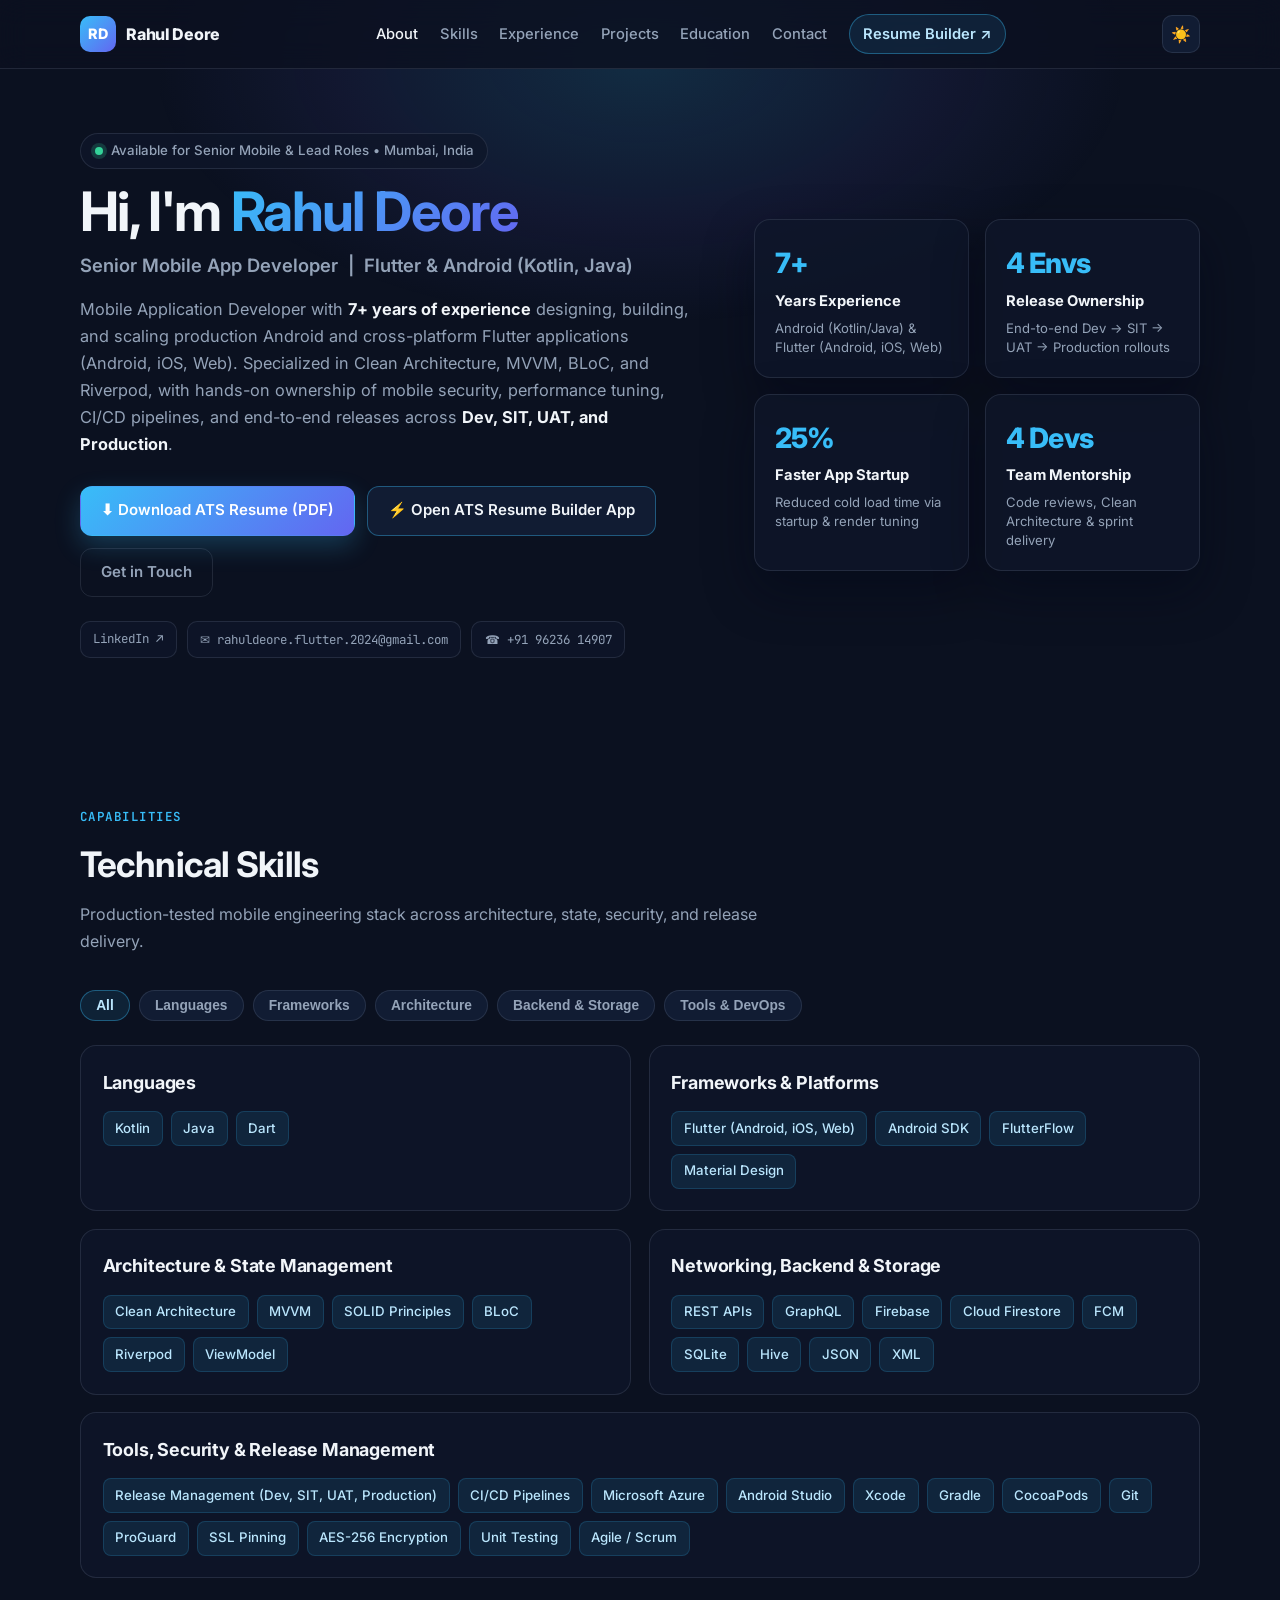
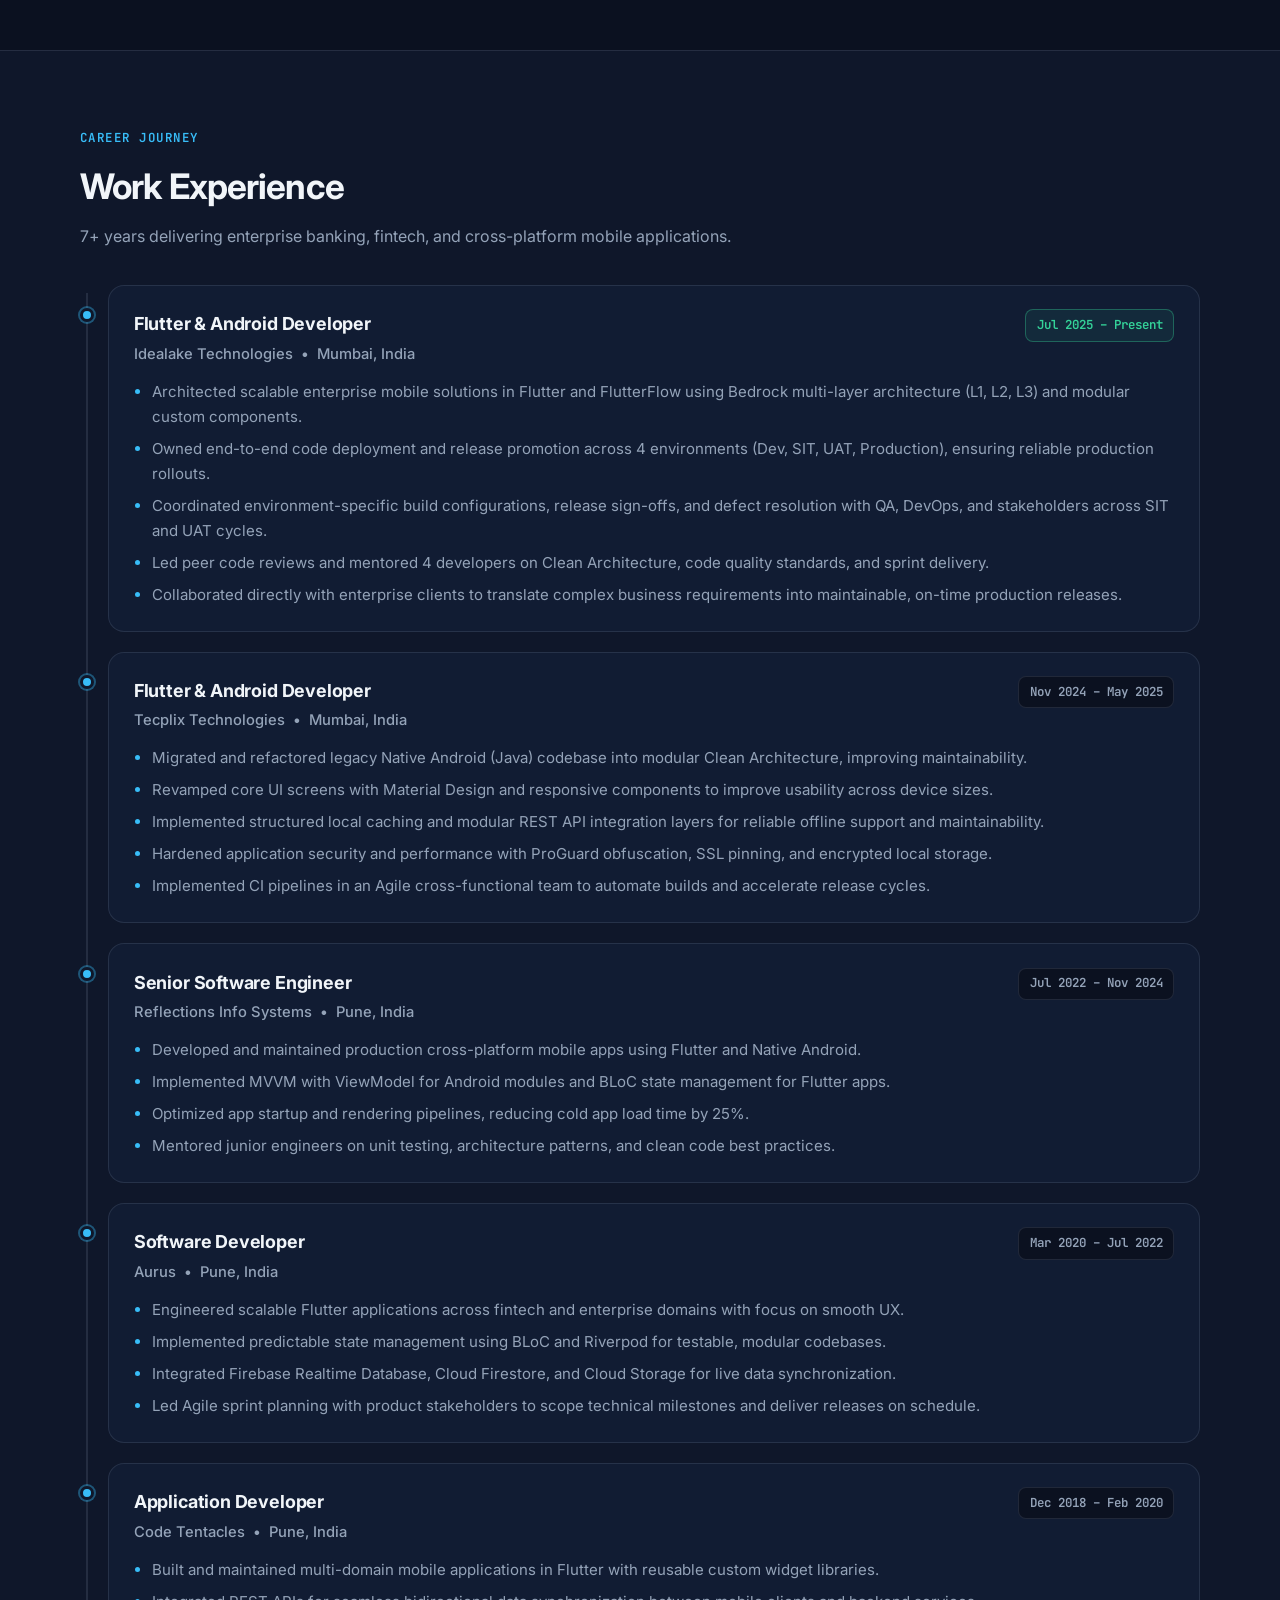
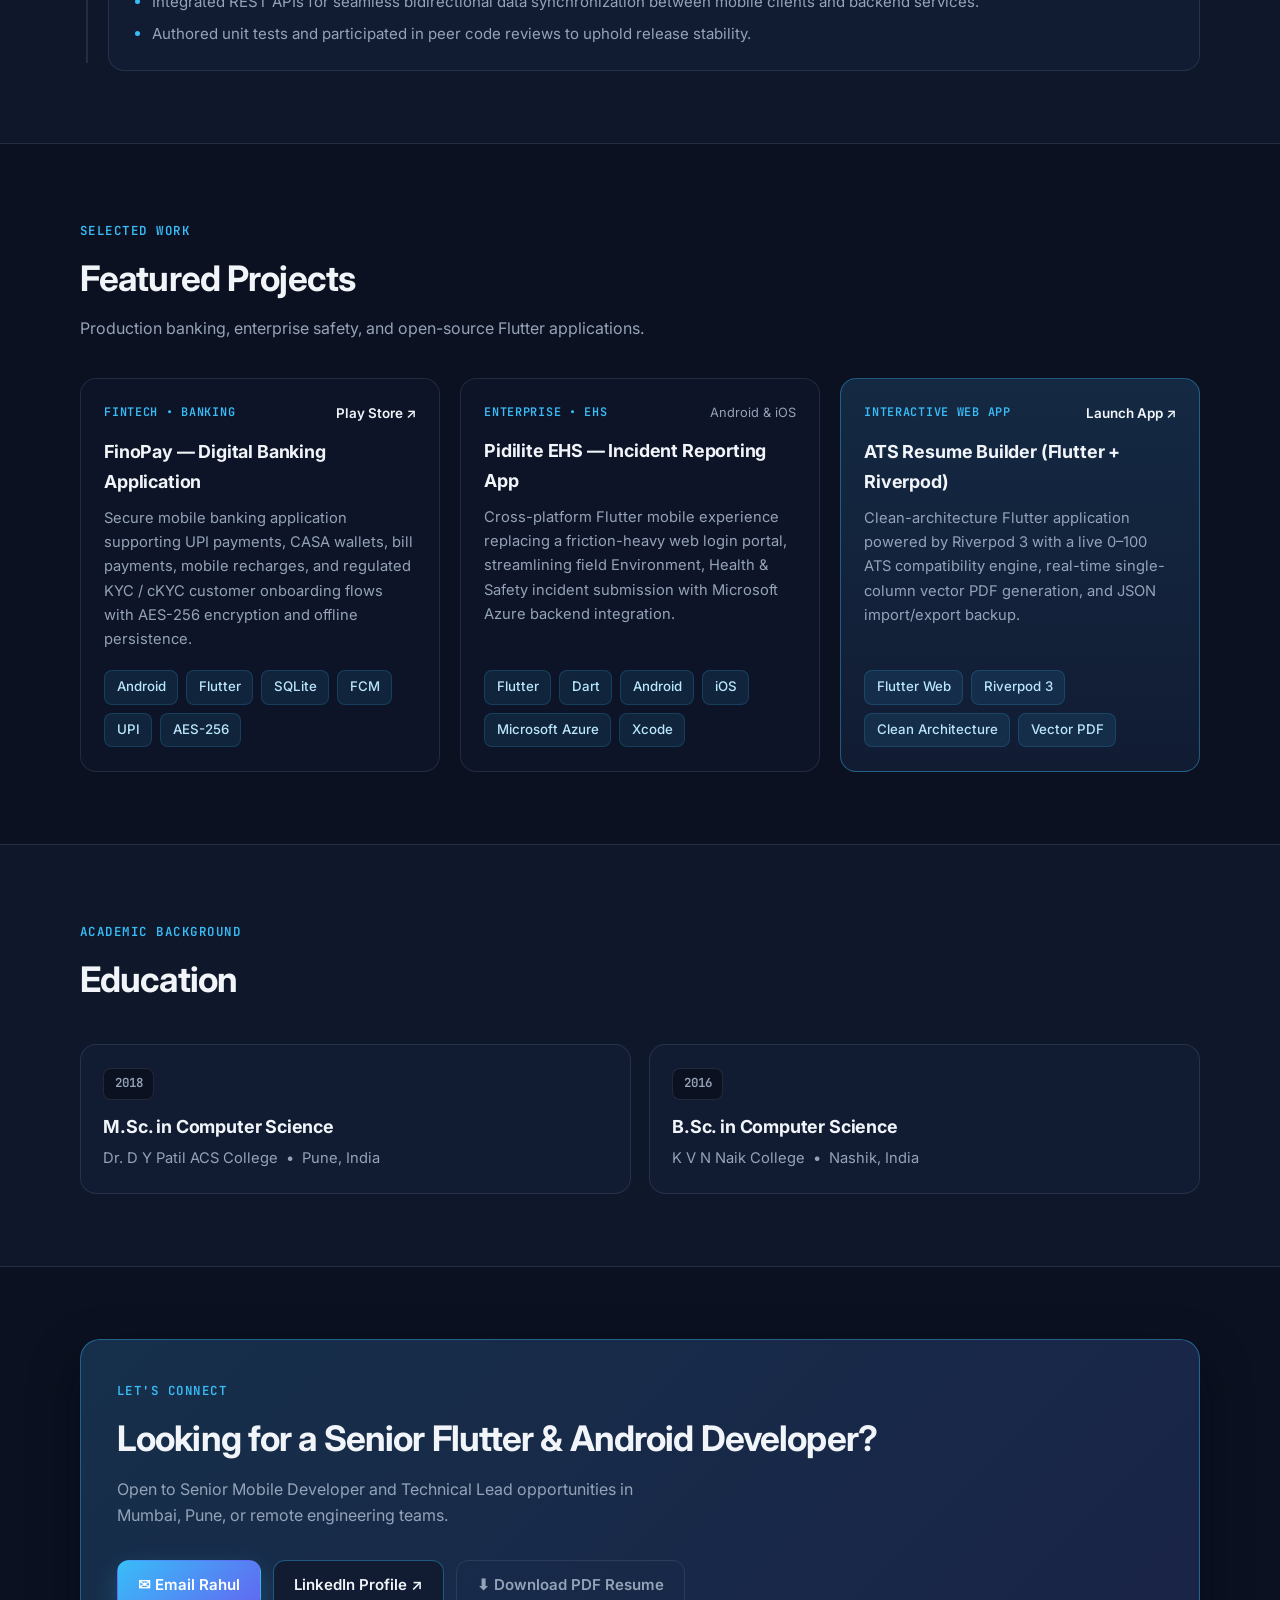
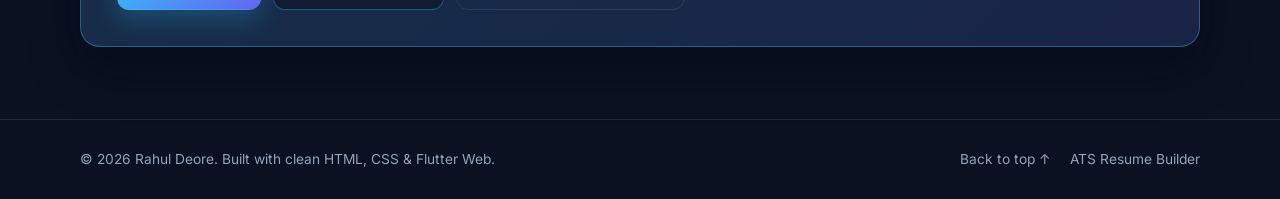
==== portfolio_website/index.html @ 84d0c96f "chore: initial ATS Resume Builder, Portfolio Website, and multi-env CI/CD setup" ====
<!DOCTYPE html>
<html lang="en" data-theme="dark">
<head>
  <meta charset="UTF-8" />
  <meta name="viewport" content="width=device-width, initial-scale=1.0" />
  <title>Rahul Deore — Senior Mobile App Developer (Flutter &amp; Android)</title>
  <meta
    name="description"
    content="Portfolio of Rahul Deore, Senior Mobile App Developer with 7+ years of experience building scalable Flutter and Android (Kotlin, Java) applications, Clean Architecture, BLoC, Riverpod, and multi-environment production releases."
  />
  <meta property="og:title" content="Rahul Deore — Senior Mobile App Developer" />
  <meta
    property="og:description"
    content="7+ years building high-performance Flutter & Android apps across FinTech and Enterprise domains."
  />
  <meta property="og:type" content="website" />
  <link rel="preconnect" href="https://fonts.googleapis.com" />
  <link rel="preconnect" href="https://fonts.gstatic.com" crossorigin />
  <link
    href="https://fonts.googleapis.com/css2?family=Inter:wght@400;500;600;700;800&family=JetBrains+Mono:wght@400;500;600&display=swap"
    rel="stylesheet"
  />
  <link rel="stylesheet" href="styles.css" />
</head>
<body>
  <div class="bg-glow" aria-hidden="true"></div>

  <!-- Navigation -->
  <header class="site-header" id="top">
    <div class="container nav-inner">
      <a href="#top" class="brand" aria-label="Rahul Deore Home">
        <span class="brand-mark">RD</span>
        <span class="brand-text">Rahul Deore</span>
      </a>

      <nav class="nav-links" id="navLinks" aria-label="Primary navigation">
        <a href="#about">About</a>
        <a href="#skills">Skills</a>
        <a href="#experience">Experience</a>
        <a href="#projects">Projects</a>
        <a href="#education">Education</a>
        <a href="#contact">Contact</a>
        <a href="resume-builder/" class="nav-pill">Resume Builder ↗</a>
      </nav>

      <div class="nav-actions">
        <button
          class="icon-btn"
          id="themeToggle"
          type="button"
          aria-label="Toggle light and dark theme"
          title="Toggle theme"
        >
          <span class="theme-icon" id="themeIcon">☀️</span>
        </button>
        <button
          class="icon-btn mobile-menu-btn"
          id="mobileMenuBtn"
          type="button"
          aria-label="Toggle navigation menu"
          aria-expanded="false"
        >
          ☰
        </button>
      </div>
    </div>
  </header>

  <main>
    <!-- Hero -->
    <section class="hero section" id="about">
      <div class="container hero-grid">
        <div class="hero-content">
          <div class="status-badge">
            <span class="status-dot"></span>
            Available for Senior Mobile &amp; Lead Roles • Mumbai, India
          </div>
          <h1>
            Hi, I'm <span class="gradient-text">Rahul Deore</span>
          </h1>
          <p class="hero-subtitle">
            Senior Mobile App Developer &nbsp;|&nbsp; Flutter &amp; Android (Kotlin, Java)
          </p>
          <p class="hero-description">
            Mobile Application Developer with <strong>7+ years of experience</strong> designing,
            building, and scaling production Android and cross-platform Flutter applications
            (Android, iOS, Web). Specialized in Clean Architecture, MVVM, BLoC, and Riverpod, with
            hands-on ownership of mobile security, performance tuning, CI/CD pipelines, and
            end-to-end releases across <strong>Dev, SIT, UAT, and Production</strong>.
          </p>

          <div class="hero-cta">
            <a
              href="assets/Rahul_Deore_ATS_Resume.pdf"
              download="Rahul_Deore_ATS_Resume.pdf"
              class="btn btn-primary"
            >
              ⬇ Download ATS Resume (PDF)
            </a>
            <a href="resume-builder/" class="btn btn-secondary">
              ⚡ Open ATS Resume Builder App
            </a>
            <a href="#contact" class="btn btn-ghost">Get in Touch</a>
          </div>

          <div class="hero-links">
            <a
              href="https://www.linkedin.com/in/rahul-deore-a39800193/"
              target="_blank"
              rel="noopener noreferrer"
              class="social-chip"
            >
              LinkedIn ↗
            </a>
            <button
              type="button"
              class="social-chip copy-trigger"
              data-copy="rahuldeore.flutter.2024@gmail.com"
            >
              ✉ rahuldeore.flutter.2024@gmail.com
            </button>
            <button
              type="button"
              class="social-chip copy-trigger"
              data-copy="+91 96236 14907"
            >
              ☎ +91 96236 14907
            </button>
          </div>
        </div>

        <aside class="hero-metrics" aria-label="Career Highlights">
          <div class="metric-card">
            <span class="metric-value">7+</span>
            <span class="metric-label">Years Experience</span>
            <p class="metric-note">Android (Kotlin/Java) &amp; Flutter (Android, iOS, Web)</p>
          </div>
          <div class="metric-card">
            <span class="metric-value">4 Envs</span>
            <span class="metric-label">Release Ownership</span>
            <p class="metric-note">End-to-end Dev → SIT → UAT → Production rollouts</p>
          </div>
          <div class="metric-card">
            <span class="metric-value">25%</span>
            <span class="metric-label">Faster App Startup</span>
            <p class="metric-note">Reduced cold load time via startup &amp; render tuning</p>
          </div>
          <div class="metric-card">
            <span class="metric-value">4 Devs</span>
            <span class="metric-label">Team Mentorship</span>
            <p class="metric-note">Code reviews, Clean Architecture &amp; sprint delivery</p>
          </div>
        </aside>
      </div>
    </section>

    <!-- Technical Skills -->
    <section class="section" id="skills">
      <div class="container">
        <div class="section-heading">
          <span class="eyebrow">Capabilities</span>
          <h2>Technical Skills</h2>
          <p>Production-tested mobile engineering stack across architecture, state, security, and release delivery.</p>
        </div>

        <div class="filter-bar" role="tablist" aria-label="Filter skills by category">
          <button type="button" class="filter-btn active" data-filter="all">All</button>
          <button type="button" class="filter-btn" data-filter="languages">Languages</button>
          <button type="button" class="filter-btn" data-filter="frameworks">Frameworks</button>
          <button type="button" class="filter-btn" data-filter="architecture">Architecture</button>
          <button type="button" class="filter-btn" data-filter="backend">Backend &amp; Storage</button>
          <button type="button" class="filter-btn" data-filter="devops">Tools &amp; DevOps</button>
        </div>

        <div class="skills-grid" id="skillsGrid">
          <article class="skill-card" data-category="languages">
            <h3>Languages</h3>
            <div class="chip-list">
              <span class="chip">Kotlin</span>
              <span class="chip">Java</span>
              <span class="chip">Dart</span>
            </div>
          </article>

          <article class="skill-card" data-category="frameworks">
            <h3>Frameworks &amp; Platforms</h3>
            <div class="chip-list">
              <span class="chip">Flutter (Android, iOS, Web)</span>
              <span class="chip">Android SDK</span>
              <span class="chip">FlutterFlow</span>
              <span class="chip">Material Design</span>
            </div>
          </article>

          <article class="skill-card" data-category="architecture">
            <h3>Architecture &amp; State Management</h3>
            <div class="chip-list">
              <span class="chip">Clean Architecture</span>
              <span class="chip">MVVM</span>
              <span class="chip">SOLID Principles</span>
              <span class="chip">BLoC</span>
              <span class="chip">Riverpod</span>
              <span class="chip">ViewModel</span>
            </div>
          </article>

          <article class="skill-card" data-category="backend">
            <h3>Networking, Backend &amp; Storage</h3>
            <div class="chip-list">
              <span class="chip">REST APIs</span>
              <span class="chip">GraphQL</span>
              <span class="chip">Firebase</span>
              <span class="chip">Cloud Firestore</span>
              <span class="chip">FCM</span>
              <span class="chip">SQLite</span>
              <span class="chip">Hive</span>
              <span class="chip">JSON</span>
              <span class="chip">XML</span>
            </div>
          </article>

          <article class="skill-card skill-card-wide" data-category="devops">
            <h3>Tools, Security &amp; Release Management</h3>
            <div class="chip-list">
              <span class="chip">Release Management (Dev, SIT, UAT, Production)</span>
              <span class="chip">CI/CD Pipelines</span>
              <span class="chip">Microsoft Azure</span>
              <span class="chip">Android Studio</span>
              <span class="chip">Xcode</span>
              <span class="chip">Gradle</span>
              <span class="chip">CocoaPods</span>
              <span class="chip">Git</span>
              <span class="chip">ProGuard</span>
              <span class="chip">SSL Pinning</span>
              <span class="chip">AES-256 Encryption</span>
              <span class="chip">Unit Testing</span>
              <span class="chip">Agile / Scrum</span>
            </div>
          </article>
        </div>
      </div>
    </section>

    <!-- Experience Timeline -->
    <section class="section section-alt" id="experience">
      <div class="container">
        <div class="section-heading">
          <span class="eyebrow">Career Journey</span>
          <h2>Work Experience</h2>
          <p>7+ years delivering enterprise banking, fintech, and cross-platform mobile applications.</p>
        </div>

        <div class="timeline">
          <article class="timeline-item">
            <div class="timeline-marker"></div>
            <div class="timeline-card">
              <div class="timeline-header">
                <div>
                  <h3>Flutter &amp; Android Developer</h3>
                  <p class="company-line">Idealake Technologies &nbsp;•&nbsp; Mumbai, India</p>
                </div>
                <span class="date-badge current">Jul 2025 – Present</span>
              </div>
              <ul class="bullet-list">
                <li>Architected scalable enterprise mobile solutions in Flutter and FlutterFlow using Bedrock multi-layer architecture (L1, L2, L3) and modular custom components.</li>
                <li>Owned end-to-end code deployment and release promotion across 4 environments (Dev, SIT, UAT, Production), ensuring reliable production rollouts.</li>
                <li>Coordinated environment-specific build configurations, release sign-offs, and defect resolution with QA, DevOps, and stakeholders across SIT and UAT cycles.</li>
                <li>Led peer code reviews and mentored 4 developers on Clean Architecture, code quality standards, and sprint delivery.</li>
                <li>Collaborated directly with enterprise clients to translate complex business requirements into maintainable, on-time production releases.</li>
              </ul>
            </div>
          </article>

          <article class="timeline-item">
            <div class="timeline-marker"></div>
            <div class="timeline-card">
              <div class="timeline-header">
                <div>
                  <h3>Flutter &amp; Android Developer</h3>
                  <p class="company-line">Tecplix Technologies &nbsp;•&nbsp; Mumbai, India</p>
                </div>
                <span class="date-badge">Nov 2024 – May 2025</span>
              </div>
              <ul class="bullet-list">
                <li>Migrated and refactored legacy Native Android (Java) codebase into modular Clean Architecture, improving maintainability.</li>
                <li>Revamped core UI screens with Material Design and responsive components to improve usability across device sizes.</li>
                <li>Implemented structured local caching and modular REST API integration layers for reliable offline support and maintainability.</li>
                <li>Hardened application security and performance with ProGuard obfuscation, SSL pinning, and encrypted local storage.</li>
                <li>Implemented CI pipelines in an Agile cross-functional team to automate builds and accelerate release cycles.</li>
              </ul>
            </div>
          </article>

          <article class="timeline-item">
            <div class="timeline-marker"></div>
            <div class="timeline-card">
              <div class="timeline-header">
                <div>
                  <h3>Senior Software Engineer</h3>
                  <p class="company-line">Reflections Info Systems &nbsp;•&nbsp; Pune, India</p>
                </div>
                <span class="date-badge">Jul 2022 – Nov 2024</span>
              </div>
              <ul class="bullet-list">
                <li>Developed and maintained production cross-platform mobile apps using Flutter and Native Android.</li>
                <li>Implemented MVVM with ViewModel for Android modules and BLoC state management for Flutter apps.</li>
                <li>Optimized app startup and rendering pipelines, reducing cold app load time by 25%.</li>
                <li>Mentored junior engineers on unit testing, architecture patterns, and clean code best practices.</li>
              </ul>
            </div>
          </article>

          <article class="timeline-item">
            <div class="timeline-marker"></div>
            <div class="timeline-card">
              <div class="timeline-header">
                <div>
                  <h3>Software Developer</h3>
                  <p class="company-line">Aurus &nbsp;•&nbsp; Pune, India</p>
                </div>
                <span class="date-badge">Mar 2020 – Jul 2022</span>
              </div>
              <ul class="bullet-list">
                <li>Engineered scalable Flutter applications across fintech and enterprise domains with focus on smooth UX.</li>
                <li>Implemented predictable state management using BLoC and Riverpod for testable, modular codebases.</li>
                <li>Integrated Firebase Realtime Database, Cloud Firestore, and Cloud Storage for live data synchronization.</li>
                <li>Led Agile sprint planning with product stakeholders to scope technical milestones and deliver releases on schedule.</li>
              </ul>
            </div>
          </article>

          <article class="timeline-item">
            <div class="timeline-marker"></div>
            <div class="timeline-card">
              <div class="timeline-header">
                <div>
                  <h3>Application Developer</h3>
                  <p class="company-line">Code Tentacles &nbsp;•&nbsp; Pune, India</p>
                </div>
                <span class="date-badge">Dec 2018 – Feb 2020</span>
              </div>
              <ul class="bullet-list">
                <li>Built and maintained multi-domain mobile applications in Flutter with reusable custom widget libraries.</li>
                <li>Integrated REST APIs for seamless bidirectional data synchronization between mobile clients and backend services.</li>
                <li>Authored unit tests and participated in peer code reviews to uphold release stability.</li>
              </ul>
            </div>
          </article>
        </div>
      </div>
    </section>

    <!-- Featured Projects -->
    <section class="section" id="projects">
      <div class="container">
        <div class="section-heading">
          <span class="eyebrow">Selected Work</span>
          <h2>Featured Projects</h2>
          <p>Production banking, enterprise safety, and open-source Flutter applications.</p>
        </div>

        <div class="projects-grid">
          <article class="project-card">
            <div class="project-top">
              <span class="project-tag">FinTech • Banking</span>
              <a
                href="https://play.google.com/store/apps/details?id=com.finopaymentbank.mobile"
                target="_blank"
                rel="noopener noreferrer"
                class="project-link"
              >
                Play Store ↗
              </a>
            </div>
            <h3>FinoPay — Digital Banking Application</h3>
            <p class="project-desc">
              Secure mobile banking application supporting UPI payments, CASA wallets, bill
              payments, mobile recharges, and regulated KYC / cKYC customer onboarding flows with
              AES-256 encryption and offline persistence.
            </p>
            <div class="chip-list">
              <span class="chip">Android</span>
              <span class="chip">Flutter</span>
              <span class="chip">SQLite</span>
              <span class="chip">FCM</span>
              <span class="chip">UPI</span>
              <span class="chip">AES-256</span>
            </div>
          </article>

          <article class="project-card">
            <div class="project-top">
              <span class="project-tag">Enterprise • EHS</span>
              <span class="project-meta">Android &amp; iOS</span>
            </div>
            <h3>Pidilite EHS — Incident Reporting App</h3>
            <p class="project-desc">
              Cross-platform Flutter mobile experience replacing a friction-heavy web login portal,
              streamlining field Environment, Health &amp; Safety incident submission with Microsoft
              Azure backend integration.
            </p>
            <div class="chip-list">
              <span class="chip">Flutter</span>
              <span class="chip">Dart</span>
              <span class="chip">Android</span>
              <span class="chip">iOS</span>
              <span class="chip">Microsoft Azure</span>
              <span class="chip">Xcode</span>
            </div>
          </article>

          <article class="project-card project-card-accent">
            <div class="project-top">
              <span class="project-tag">Interactive Web App</span>
              <a href="resume-builder/" class="project-link">Launch App ↗</a>
            </div>
            <h3>ATS Resume Builder (Flutter + Riverpod)</h3>
            <p class="project-desc">
              Clean-architecture Flutter application powered by Riverpod 3 with a live 0–100 ATS
              compatibility engine, real-time single-column vector PDF generation, and JSON
              import/export backup.
            </p>
            <div class="chip-list">
              <span class="chip">Flutter Web</span>
              <span class="chip">Riverpod 3</span>
              <span class="chip">Clean Architecture</span>
              <span class="chip">Vector PDF</span>
            </div>
          </article>
        </div>
      </div>
    </section>

    <!-- Education -->
    <section class="section section-alt" id="education">
      <div class="container">
        <div class="section-heading">
          <span class="eyebrow">Academic Background</span>
          <h2>Education</h2>
        </div>

        <div class="education-grid">
          <article class="edu-card">
            <span class="date-badge">2018</span>
            <h3>M.Sc. in Computer Science</h3>
            <p>Dr. D Y Patil ACS College &nbsp;•&nbsp; Pune, India</p>
          </article>

          <article class="edu-card">
            <span class="date-badge">2016</span>
            <h3>B.Sc. in Computer Science</h3>
            <p>K V N Naik College &nbsp;•&nbsp; Nashik, India</p>
          </article>
        </div>
      </div>
    </section>

    <!-- Contact -->
    <section class="section" id="contact">
      <div class="container">
        <div class="contact-banner">
          <div>
            <span class="eyebrow">Let's Connect</span>
            <h2>Looking for a Senior Flutter &amp; Android Developer?</h2>
            <p>
              Open to Senior Mobile Developer and Technical Lead opportunities in Mumbai, Pune, or
              remote engineering teams.
            </p>
          </div>
          <div class="contact-actions">
            <a
              href="mailto:rahuldeore.flutter.2024@gmail.com"
              class="btn btn-primary"
            >
              ✉ Email Rahul
            </a>
            <a
              href="https://www.linkedin.com/in/rahul-deore-a39800193/"
              target="_blank"
              rel="noopener noreferrer"
              class="btn btn-secondary"
            >
              LinkedIn Profile ↗
            </a>
            <a
              href="assets/Rahul_Deore_ATS_Resume.pdf"
              download="Rahul_Deore_ATS_Resume.pdf"
              class="btn btn-ghost"
            >
              ⬇ Download PDF Resume
            </a>
          </div>
        </div>
      </div>
    </section>
  </main>

  <footer class="site-footer">
    <div class="container footer-inner">
      <p>© <span id="currentYear"></span> Rahul Deore. Built with clean HTML, CSS &amp; Flutter Web.</p>
      <div class="footer-links">
        <a href="#top">Back to top ↑</a>
        <a href="resume-builder/">ATS Resume Builder</a>
      </div>
    </div>
  </footer>

  <div class="toast" id="toast" role="status" aria-live="polite"></div>

  <script src="script.js"></script>
</body>
</html>
---- portfolio_website/styles.css ----
/* ==========================================================================
   Rahul Deore — Senior Mobile App Developer Portfolio
   ========================================================================== */

:root {
  --bg: #0b1120;
  --bg-alt: #0f172a;
  --surface: rgba(15, 23, 42, 0.78);
  --surface-solid: #111c33;
  --border: rgba(148, 163, 184, 0.16);
  --border-strong: rgba(56, 189, 248, 0.38);
  --text: #f1f5f9;
  --text-muted: #94a3b8;
  --accent: #38bdf8;
  --accent-2: #6366f1;
  --success: #34d399;
  --chip-bg: rgba(56, 189, 248, 0.1);
  --chip-text: #bae6fd;
  --shadow: 0 20px 50px rgba(2, 6, 23, 0.45);
  --radius: 16px;
}

[data-theme="light"] {
  --bg: #f8fafc;
  --bg-alt: #f1f5f9;
  --surface: rgba(255, 255, 255, 0.9);
  --surface-solid: #ffffff;
  --border: rgba(15, 23, 42, 0.1);
  --border-strong: rgba(29, 78, 216, 0.35);
  --text: #0f172a;
  --text-muted: #475569;
  --accent: #1d4ed8;
  --accent-2: #4f46e5;
  --success: #15803d;
  --chip-bg: rgba(29, 78, 216, 0.08);
  --chip-text: #1e3a8a;
  --shadow: 0 12px 32px rgba(15, 23, 42, 0.08);
}

*,
*::before,
*::after {
  box-sizing: border-box;
}

html {
  scroll-behavior: smooth;
}

body {
  margin: 0;
  font-family: "Inter", -apple-system, BlinkMacSystemFont, "Segoe UI", sans-serif;
  background-color: var(--bg);
  color: var(--text);
  line-height: 1.65;
  overflow-x: hidden;
  transition: background-color 0.25s ease, color 0.25s ease;
}

.bg-glow {
  position: fixed;
  inset: -200px auto auto 50%;
  transform: translateX(-50%);
  width: 960px;
  height: 520px;
  background: radial-gradient(
    ellipse at center,
    rgba(56, 189, 248, 0.16),
    rgba(99, 102, 241, 0.08) 45%,
    transparent 72%
  );
  pointer-events: none;
  z-index: 0;
}

[data-theme="light"] .bg-glow {
  background: radial-gradient(
    ellipse at center,
    rgba(37, 99, 235, 0.11),
    rgba(79, 70, 229, 0.05) 45%,
    transparent 72%
  );
}

.container {
  position: relative;
  z-index: 1;
  width: min(1120px, calc(100% - 2rem));
  margin-inline: auto;
}

/* Header & Navigation */
.site-header {
  position: sticky;
  top: 0;
  z-index: 50;
  backdrop-filter: blur(14px);
  -webkit-backdrop-filter: blur(14px);
  background: color-mix(in srgb, var(--bg) 82%, transparent);
  border-bottom: 1px solid var(--border);
}

.nav-inner {
  display: flex;
  align-items: center;
  justify-content: space-between;
  min-height: 68px;
  gap: 1rem;
}

.brand {
  display: inline-flex;
  align-items: center;
  gap: 0.65rem;
  text-decoration: none;
  color: var(--text);
  font-weight: 800;
  letter-spacing: -0.02em;
}

.brand-mark {
  display: grid;
  place-items: center;
  width: 36px;
  height: 36px;
  border-radius: 10px;
  background: linear-gradient(135deg, var(--accent), var(--accent-2));
  color: #ffffff;
  font-size: 0.9rem;
  font-weight: 800;
}

.nav-links {
  display: flex;
  align-items: center;
  gap: 1.35rem;
}

.nav-links a {
  color: var(--text-muted);
  text-decoration: none;
  font-size: 0.92rem;
  font-weight: 500;
  transition: color 0.2s ease;
}

.nav-links a:hover,
.nav-links a.active {
  color: var(--text);
}

.nav-pill {
  padding: 0.42rem 0.85rem;
  border-radius: 999px;
  background: var(--chip-bg);
  color: var(--chip-text) !important;
  border: 1px solid var(--border-strong);
  font-weight: 600 !important;
}

.nav-actions {
  display: flex;
  align-items: center;
  gap: 0.5rem;
}

.icon-btn {
  display: inline-grid;
  place-items: center;
  width: 38px;
  height: 38px;
  border-radius: 10px;
  border: 1px solid var(--border);
  background: var(--surface-solid);
  color: var(--text);
  cursor: pointer;
  font-size: 1rem;
  transition: border-color 0.2s ease, transform 0.15s ease;
}

.icon-btn:hover {
  border-color: var(--border-strong);
  transform: translateY(-1px);
}

.mobile-menu-btn {
  display: none;
}

/* Sections */
.section {
  padding: 4.5rem 0;
}

.section-alt {
  background: var(--bg-alt);
  border-top: 1px solid var(--border);
  border-bottom: 1px solid var(--border);
}

.section-heading {
  max-width: 680px;
  margin-bottom: 2.25rem;
}

.eyebrow {
  display: inline-block;
  font-family: "JetBrains Mono", monospace;
  font-size: 0.78rem;
  font-weight: 600;
  text-transform: uppercase;
  letter-spacing: 0.12em;
  color: var(--accent);
  margin-bottom: 0.5rem;
}

h1 {
  margin: 0.75rem 0 0.5rem;
  font-size: clamp(2.25rem, 5vw, 3.4rem);
  line-height: 1.12;
  letter-spacing: -0.03em;
}

h2 {
  margin: 0 0 0.5rem;
  font-size: clamp(1.65rem, 3vw, 2.2rem);
  letter-spacing: -0.025em;
}

h3 {
  margin: 0;
  font-size: 1.12rem;
  letter-spacing: -0.01em;
}

.section-heading p {
  margin: 0;
  color: var(--text-muted);
}

/* Hero */
.hero {
  padding-top: 4rem;
  padding-bottom: 4.5rem;
}

.hero-grid {
  display: grid;
  grid-template-columns: 1.35fr 0.95fr;
  gap: 2.5rem;
  align-items: center;
}

.status-badge {
  display: inline-flex;
  align-items: center;
  gap: 0.5rem;
  padding: 0.38rem 0.85rem;
  border-radius: 999px;
  border: 1px solid var(--border);
  background: var(--surface);
  font-size: 0.83rem;
  font-weight: 500;
  color: var(--text-muted);
}

.status-dot {
  width: 8px;
  height: 8px;
  border-radius: 50%;
  background: var(--success);
  box-shadow: 0 0 0 4px rgba(52, 211, 153, 0.2);
}

.gradient-text {
  background: linear-gradient(135deg, var(--accent), var(--accent-2));
  -webkit-background-clip: text;
  background-clip: text;
  color: transparent;
}

.hero-subtitle {
  margin: 0 0 1rem;
  font-size: 1.15rem;
  font-weight: 600;
  color: var(--text-muted);
}

.hero-description {
  margin: 0 0 1.75rem;
  color: var(--text-muted);
  font-size: 1.02rem;
  max-width: 62ch;
}

.hero-description strong {
  color: var(--text);
}

.hero-cta {
  display: flex;
  flex-wrap: wrap;
  gap: 0.75rem;
  margin-bottom: 1.5rem;
}

.btn {
  display: inline-flex;
  align-items: center;
  justify-content: center;
  gap: 0.45rem;
  padding: 0.72rem 1.25rem;
  border-radius: 12px;
  font-size: 0.94rem;
  font-weight: 600;
  text-decoration: none;
  border: 1px solid transparent;
  cursor: pointer;
  transition: transform 0.15s ease, box-shadow 0.2s ease, border-color 0.2s ease;
}

.btn:hover {
  transform: translateY(-2px);
}

.btn-primary {
  background: linear-gradient(135deg, var(--accent), var(--accent-2));
  color: #ffffff;
  box-shadow: 0 10px 26px rgba(56, 189, 248, 0.24);
}

.btn-secondary {
  background: var(--surface-solid);
  color: var(--text);
  border-color: var(--border-strong);
}

.btn-ghost {
  background: transparent;
  color: var(--text-muted);
  border-color: var(--border);
}

.btn-ghost:hover {
  color: var(--text);
  border-color: var(--border-strong);
}

.hero-links {
  display: flex;
  flex-wrap: wrap;
  gap: 0.6rem;
}

.social-chip {
  display: inline-flex;
  align-items: center;
  gap: 0.35rem;
  padding: 0.42rem 0.78rem;
  border-radius: 10px;
  border: 1px solid var(--border);
  background: var(--surface);
  color: var(--text-muted);
  font-family: "JetBrains Mono", monospace;
  font-size: 0.78rem;
  text-decoration: none;
  cursor: pointer;
  transition: border-color 0.2s ease, color 0.2s ease;
}

.social-chip:hover {
  color: var(--text);
  border-color: var(--border-strong);
}

/* Metrics */
.hero-metrics {
  display: grid;
  grid-template-columns: repeat(2, 1fr);
  gap: 1rem;
}

.metric-card {
  background: var(--surface);
  border: 1px solid var(--border);
  border-radius: var(--radius);
  padding: 1.25rem;
  box-shadow: var(--shadow);
  transition: border-color 0.2s ease, transform 0.2s ease;
}

.metric-card:hover {
  border-color: var(--border-strong);
  transform: translateY(-2px);
}

.metric-value {
  display: block;
  font-size: 1.75rem;
  font-weight: 800;
  letter-spacing: -0.03em;
  color: var(--accent);
}

.metric-label {
  display: block;
  font-weight: 700;
  font-size: 0.92rem;
  margin-top: 0.15rem;
}

.metric-note {
  margin: 0.35rem 0 0;
  font-size: 0.82rem;
  color: var(--text-muted);
  line-height: 1.45;
}

/* Skills */
.filter-bar {
  display: flex;
  flex-wrap: wrap;
  gap: 0.55rem;
  margin-bottom: 1.5rem;
}

.filter-btn {
  padding: 0.45rem 0.95rem;
  border-radius: 999px;
  border: 1px solid var(--border);
  background: var(--surface-solid);
  color: var(--text-muted);
  font-size: 0.86rem;
  font-weight: 600;
  cursor: pointer;
  transition: all 0.2s ease;
}

.filter-btn.active,
.filter-btn:hover {
  background: var(--chip-bg);
  color: var(--chip-text);
  border-color: var(--border-strong);
}

.skills-grid {
  display: grid;
  grid-template-columns: repeat(2, 1fr);
  gap: 1.1rem;
}

.skill-card {
  background: var(--surface);
  border: 1px solid var(--border);
  border-radius: var(--radius);
  padding: 1.35rem;
  transition: opacity 0.2s ease, border-color 0.2s ease;
}

.skill-card:hover {
  border-color: var(--border-strong);
}

.skill-card-wide {
  grid-column: 1 / -1;
}

.skill-card.hidden {
  display: none;
}

.skill-card h3 {
  margin-bottom: 0.85rem;
}

.chip-list {
  display: flex;
  flex-wrap: wrap;
  gap: 0.5rem;
}

.chip {
  display: inline-block;
  padding: 0.34rem 0.72rem;
  border-radius: 8px;
  background: var(--chip-bg);
  color: var(--chip-text);
  font-size: 0.83rem;
  font-weight: 500;
  border: 1px solid color-mix(in srgb, var(--border-strong) 45%, transparent);
}

/* Timeline */
.timeline {
  position: relative;
  display: grid;
  gap: 1.25rem;
  padding-left: 1.75rem;
}

.timeline::before {
  content: "";
  position: absolute;
  left: 6px;
  top: 8px;
  bottom: 8px;
  width: 2px;
  background: var(--border);
}

.timeline-item {
  position: relative;
}

.timeline-marker {
  position: absolute;
  left: -1.75rem;
  top: 1.45rem;
  width: 14px;
  height: 14px;
  border-radius: 50%;
  background: var(--accent);
  border: 3px solid var(--bg-alt);
  box-shadow: 0 0 0 2px var(--border-strong);
}

.timeline-card {
  background: var(--surface-solid);
  border: 1px solid var(--border);
  border-radius: var(--radius);
  padding: 1.45rem 1.55rem;
}

.timeline-header {
  display: flex;
  justify-content: space-between;
  align-items: flex-start;
  gap: 1rem;
  flex-wrap: wrap;
  margin-bottom: 0.85rem;
}

.company-line {
  margin: 0.2rem 0 0;
  color: var(--text-muted);
  font-size: 0.92rem;
  font-weight: 500;
}

.date-badge {
  display: inline-block;
  font-family: "JetBrains Mono", monospace;
  font-size: 0.78rem;
  font-weight: 600;
  padding: 0.3rem 0.65rem;
  border-radius: 8px;
  border: 1px solid var(--border);
  color: var(--text-muted);
  background: var(--bg);
  white-space: nowrap;
}

.date-badge.current {
  color: var(--success);
  border-color: rgba(52, 211, 153, 0.35);
  background: rgba(52, 211, 153, 0.08);
}

.bullet-list {
  margin: 0;
  padding-left: 1.15rem;
  display: grid;
  gap: 0.45rem;
  color: var(--text-muted);
  font-size: 0.94rem;
}

.bullet-list li::marker {
  color: var(--accent);
}

/* Projects */
.projects-grid {
  display: grid;
  grid-template-columns: repeat(3, 1fr);
  gap: 1.25rem;
}

.project-card {
  display: flex;
  flex-direction: column;
  background: var(--surface);
  border: 1px solid var(--border);
  border-radius: var(--radius);
  padding: 1.45rem;
  transition: border-color 0.2s ease, transform 0.2s ease;
}

.project-card:hover {
  border-color: var(--border-strong);
  transform: translateY(-3px);
}

.project-card-accent {
  border-color: var(--border-strong);
  background: linear-gradient(
    180deg,
    color-mix(in srgb, var(--accent) 8%, var(--surface-solid)),
    var(--surface-solid)
  );
}

.project-top {
  display: flex;
  align-items: center;
  justify-content: space-between;
  gap: 0.75rem;
  margin-bottom: 0.8rem;
}

.project-tag {
  font-family: "JetBrains Mono", monospace;
  font-size: 0.74rem;
  font-weight: 600;
  color: var(--accent);
  text-transform: uppercase;
  letter-spacing: 0.06em;
}

.project-link {
  font-size: 0.84rem;
  font-weight: 600;
  color: var(--text);
  text-decoration: none;
}

.project-link:hover {
  color: var(--accent);
}

.project-meta {
  font-size: 0.8rem;
  color: var(--text-muted);
}

.project-desc {
  margin: 0.6rem 0 1.15rem;
  font-size: 0.92rem;
  color: var(--text-muted);
  flex: 1;
}

/* Education */
.education-grid {
  display: grid;
  grid-template-columns: repeat(2, 1fr);
  gap: 1.1rem;
}

.edu-card {
  background: var(--surface-solid);
  border: 1px solid var(--border);
  border-radius: var(--radius);
  padding: 1.4rem;
}

.edu-card h3 {
  margin-top: 0.75rem;
}

.edu-card p {
  margin: 0.3rem 0 0;
  color: var(--text-muted);
  font-size: 0.92rem;
}

/* Contact */
.contact-banner {
  display: flex;
  align-items: center;
  justify-content: space-between;
  gap: 2rem;
  flex-wrap: wrap;
  padding: 2.25rem;
  border-radius: 20px;
  border: 1px solid var(--border-strong);
  background: linear-gradient(
    135deg,
    color-mix(in srgb, var(--accent) 12%, var(--surface-solid)),
    color-mix(in srgb, var(--accent-2) 10%, var(--surface-solid))
  );
  box-shadow: var(--shadow);
}

.contact-banner p {
  margin: 0.35rem 0 0;
  color: var(--text-muted);
  max-width: 54ch;
}

.contact-actions {
  display: flex;
  flex-wrap: wrap;
  gap: 0.75rem;
}

/* Footer */
.site-footer {
  border-top: 1px solid var(--border);
  padding: 1.75rem 0;
  color: var(--text-muted);
  font-size: 0.86rem;
}

.footer-inner {
  display: flex;
  align-items: center;
  justify-content: space-between;
  flex-wrap: wrap;
  gap: 1rem;
}

.footer-inner p {
  margin: 0;
}

.footer-links {
  display: flex;
  gap: 1.25rem;
}

.footer-links a {
  color: var(--text-muted);
  text-decoration: none;
}

.footer-links a:hover {
  color: var(--text);
}

/* Toast */
.toast {
  position: fixed;
  right: 1.25rem;
  bottom: 1.25rem;
  padding: 0.7rem 1.05rem;
  border-radius: 12px;
  background: var(--surface-solid);
  color: var(--text);
  border: 1px solid var(--border-strong);
  box-shadow: var(--shadow);
  font-size: 0.88rem;
  font-weight: 500;
  opacity: 0;
  transform: translateY(10px);
  pointer-events: none;
  transition: opacity 0.2s ease, transform 0.2s ease;
  z-index: 100;
}

.toast.show {
  opacity: 1;
  transform: translateY(0);
}

/* Responsive */
@media (max-width: 960px) {
  .hero-grid {
    grid-template-columns: 1fr;
  }

  .projects-grid {
    grid-template-columns: 1fr;
  }
}

@media (max-width: 760px) {
  .mobile-menu-btn {
    display: inline-grid;
  }

  .nav-links {
    position: absolute;
    top: 68px;
    left: 0;
    right: 0;
    display: none;
    flex-direction: column;
    align-items: flex-start;
    padding: 1rem 1.25rem 1.25rem;
    background: var(--surface-solid);
    border-bottom: 1px solid var(--border);
    box-shadow: var(--shadow);
  }

  .nav-links.open {
    display: flex;
  }

  .skills-grid,
  .education-grid,
  .hero-metrics {
    grid-template-columns: 1fr;
  }

  .section {
    padding: 3.25rem 0;
  }
}
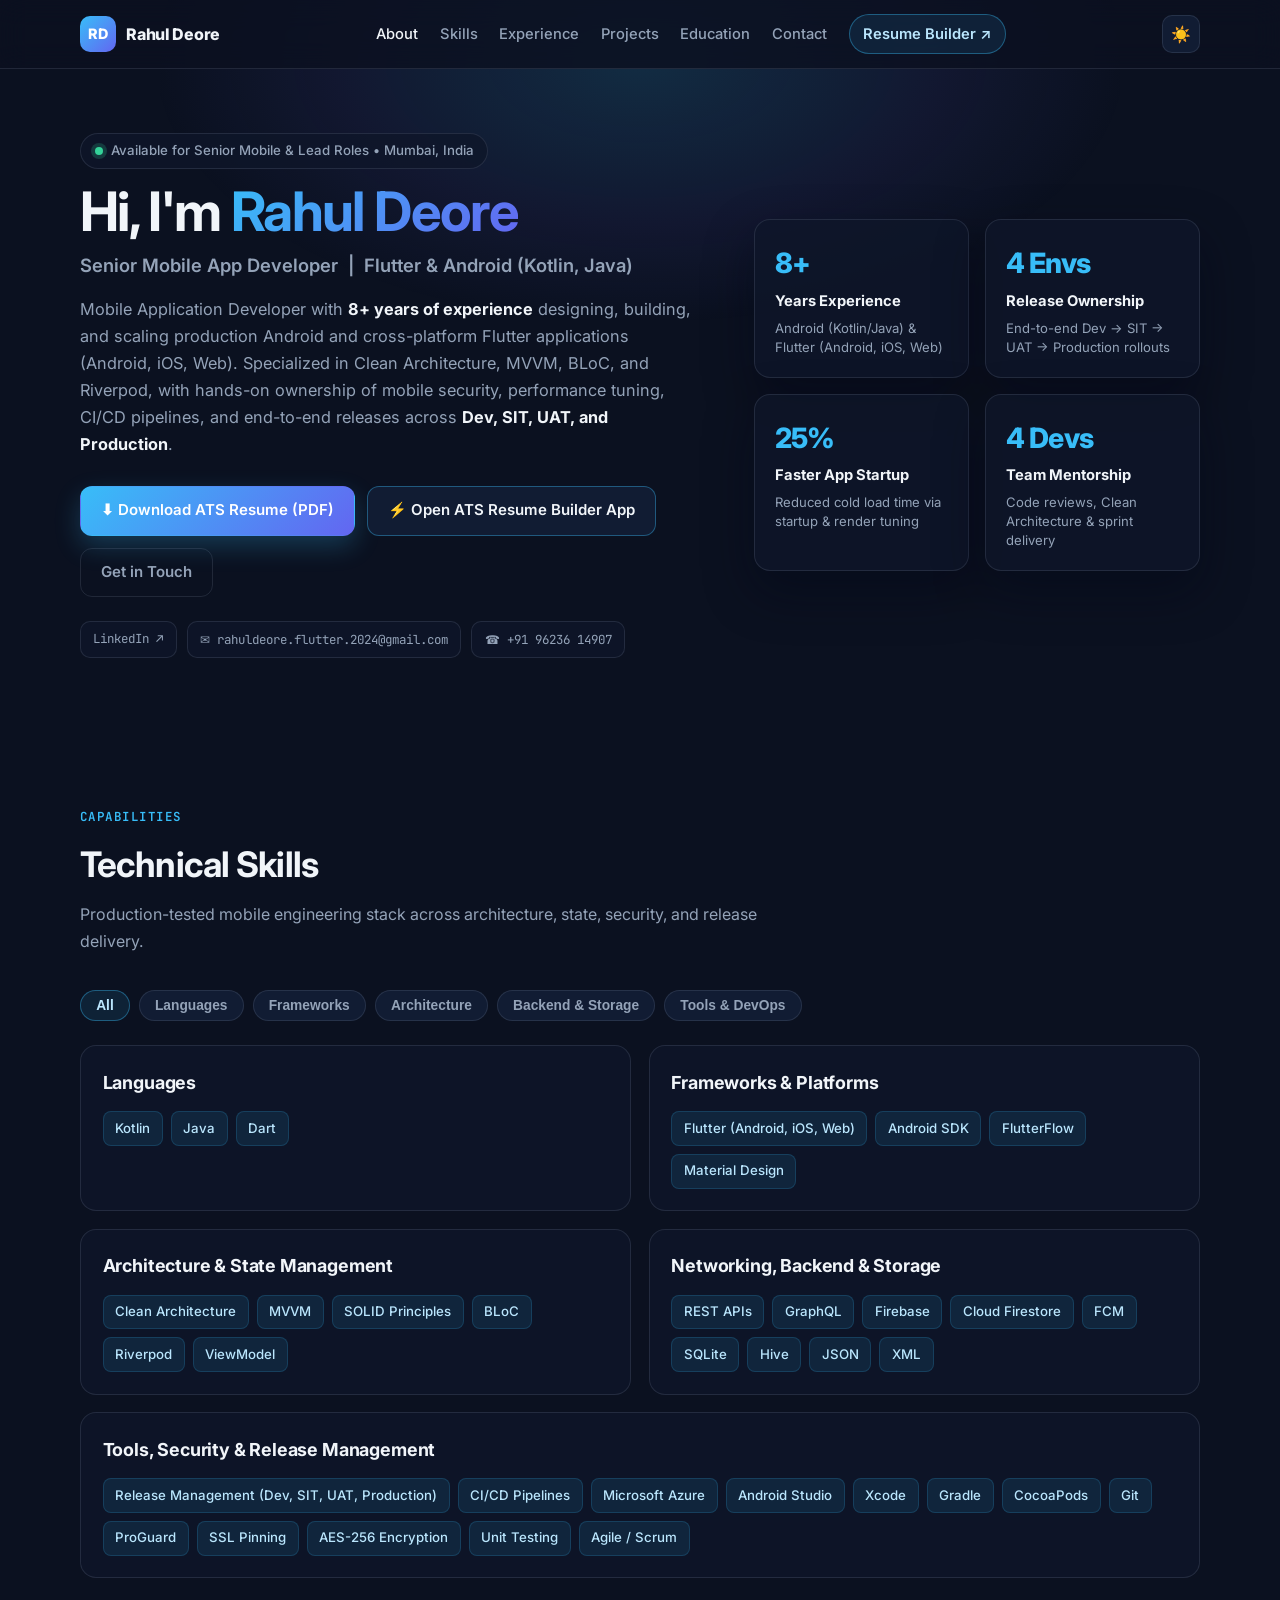
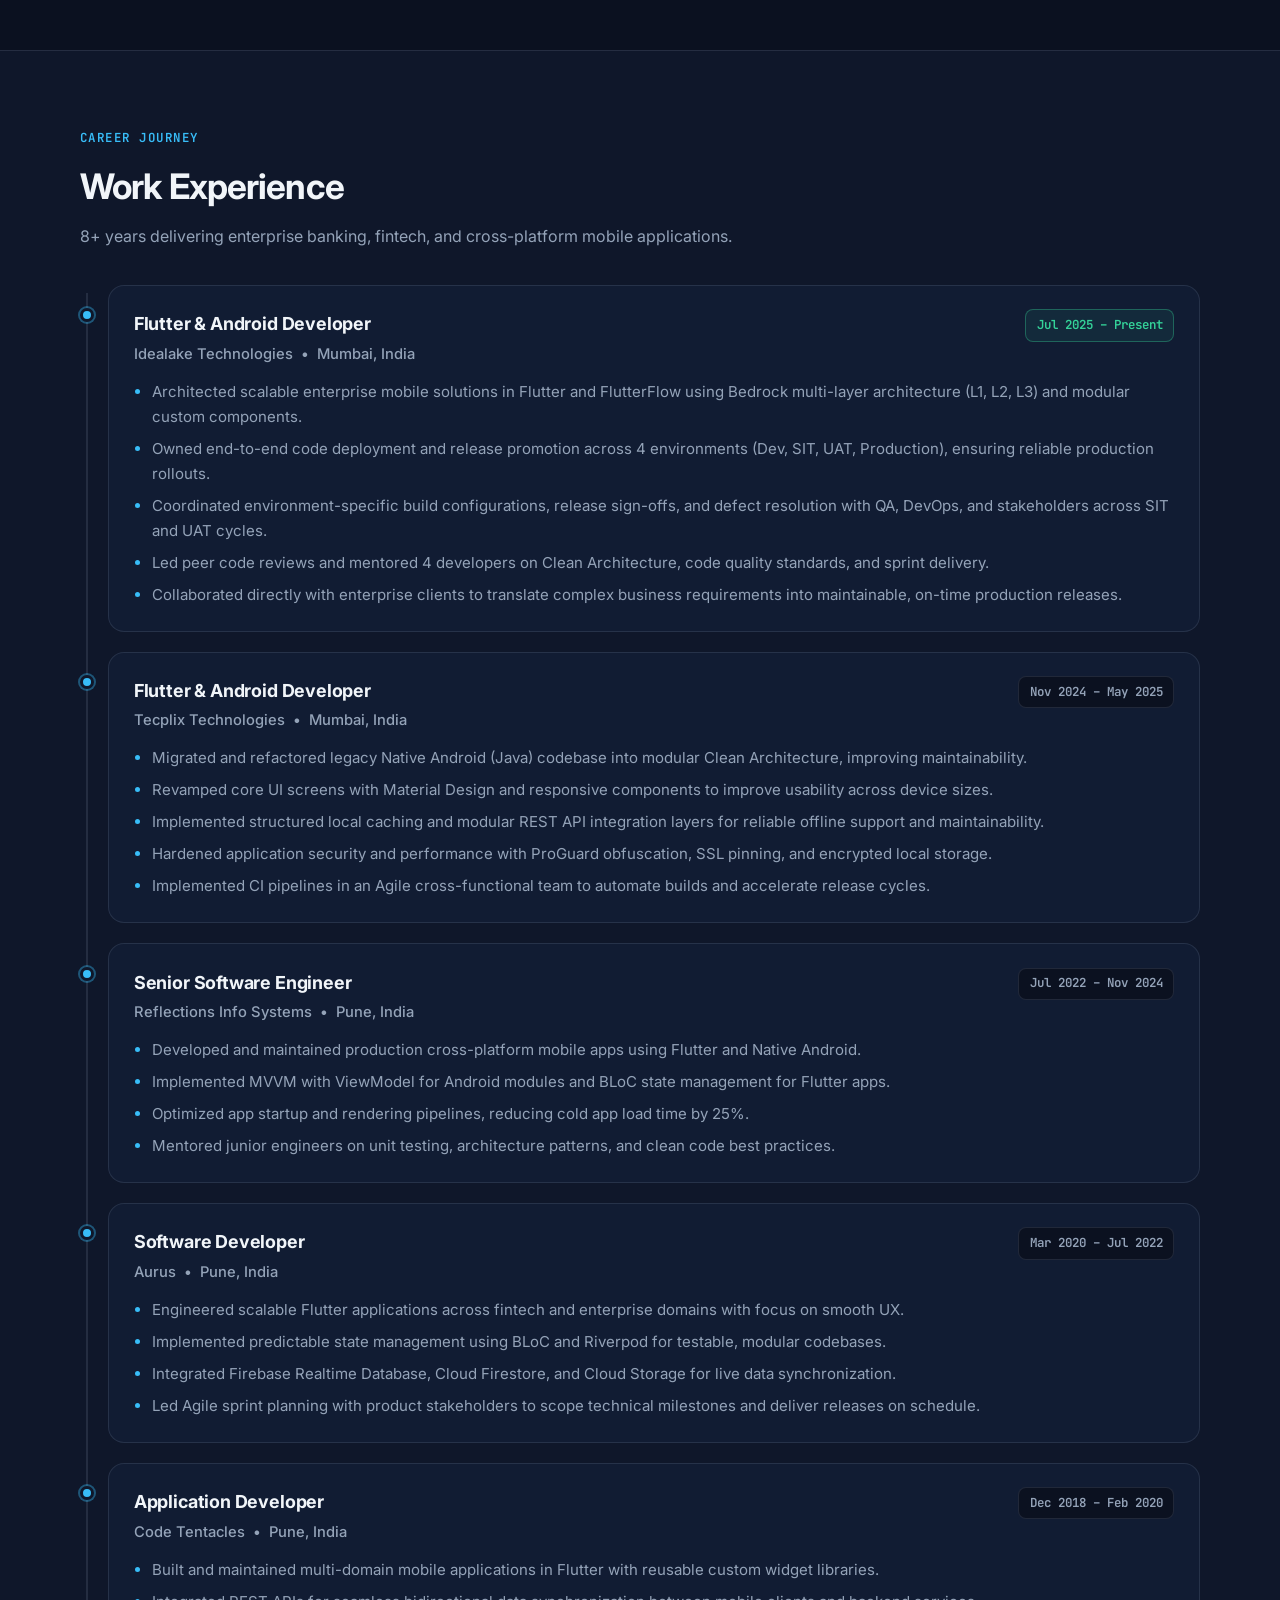
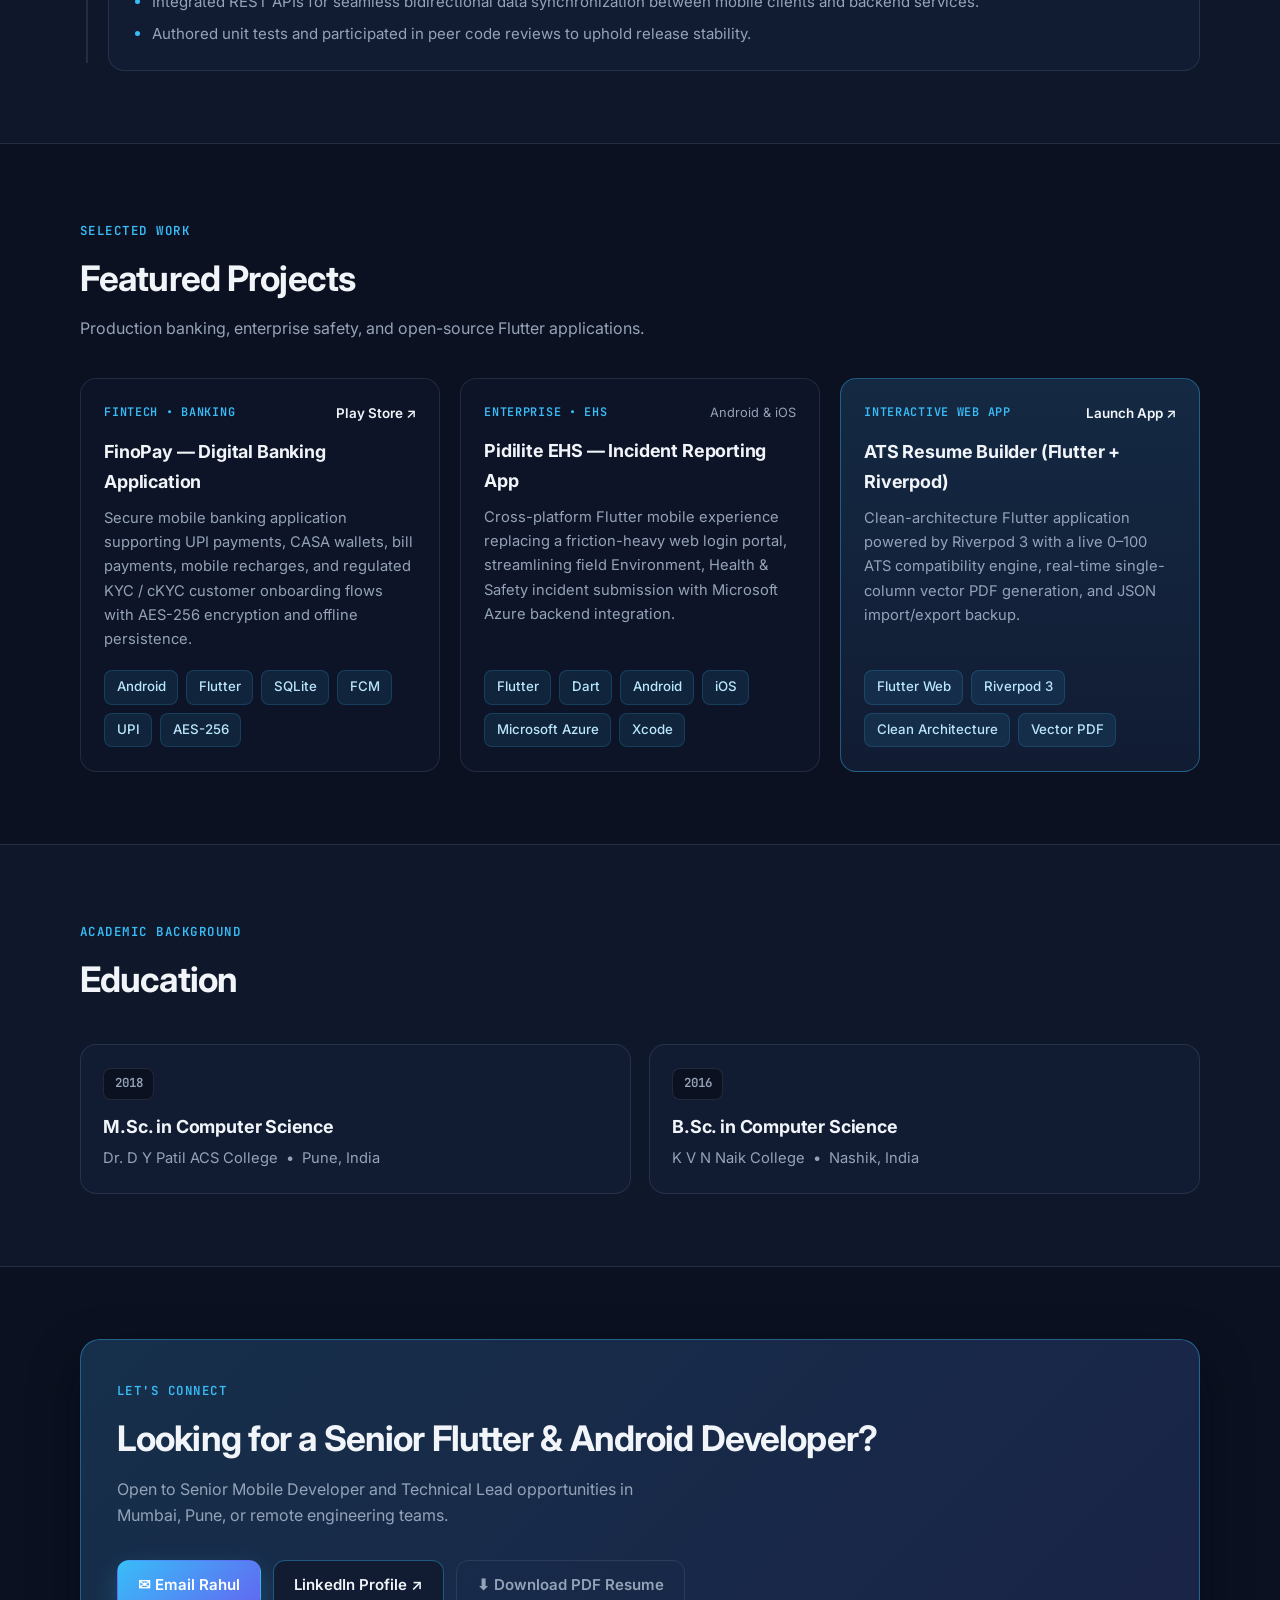
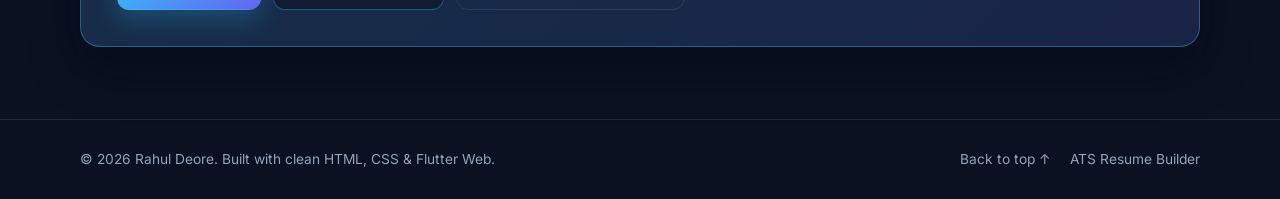
==== commit 79a110ba: "chore: update experience to 8+ years across portfolio and ATS PDF" ====
--- a/portfolio_website/index.html
+++ b/portfolio_website/index.html
@@ -6,12 +6,12 @@
   <title>Rahul Deore — Senior Mobile App Developer (Flutter &amp; Android)</title>
   <meta
     name="description"
-    content="Portfolio of Rahul Deore, Senior Mobile App Developer with 7+ years of experience building scalable Flutter and Android (Kotlin, Java) applications, Clean Architecture, BLoC, Riverpod, and multi-environment production releases."
+    content="Portfolio of Rahul Deore, Senior Mobile App Developer with 8+ years of experience building scalable Flutter and Android (Kotlin, Java) applications, Clean Architecture, BLoC, Riverpod, and multi-environment production releases."
   />
   <meta property="og:title" content="Rahul Deore — Senior Mobile App Developer" />
   <meta
     property="og:description"
-    content="7+ years building high-performance Flutter & Android apps across FinTech and Enterprise domains."
+    content="8+ years building high-performance Flutter & Android apps across FinTech and Enterprise domains."
   />
   <meta property="og:type" content="website" />
   <link rel="preconnect" href="https://fonts.googleapis.com" />
@@ -82,7 +82,7 @@
             Senior Mobile App Developer &nbsp;|&nbsp; Flutter &amp; Android (Kotlin, Java)
           </p>
           <p class="hero-description">
-            Mobile Application Developer with <strong>7+ years of experience</strong> designing,
+            Mobile Application Developer with <strong>8+ years of experience</strong> designing,
             building, and scaling production Android and cross-platform Flutter applications
             (Android, iOS, Web). Specialized in Clean Architecture, MVVM, BLoC, and Riverpod, with
             hands-on ownership of mobile security, performance tuning, CI/CD pipelines, and
@@ -131,7 +131,7 @@
 
         <aside class="hero-metrics" aria-label="Career Highlights">
           <div class="metric-card">
-            <span class="metric-value">7+</span>
+            <span class="metric-value">8+</span>
             <span class="metric-label">Years Experience</span>
             <p class="metric-note">Android (Kotlin/Java) &amp; Flutter (Android, iOS, Web)</p>
           </div>
@@ -247,7 +247,7 @@
         <div class="section-heading">
           <span class="eyebrow">Career Journey</span>
           <h2>Work Experience</h2>
-          <p>7+ years delivering enterprise banking, fintech, and cross-platform mobile applications.</p>
+          <p>8+ years delivering enterprise banking, fintech, and cross-platform mobile applications.</p>
         </div>
 
         <div class="timeline">
